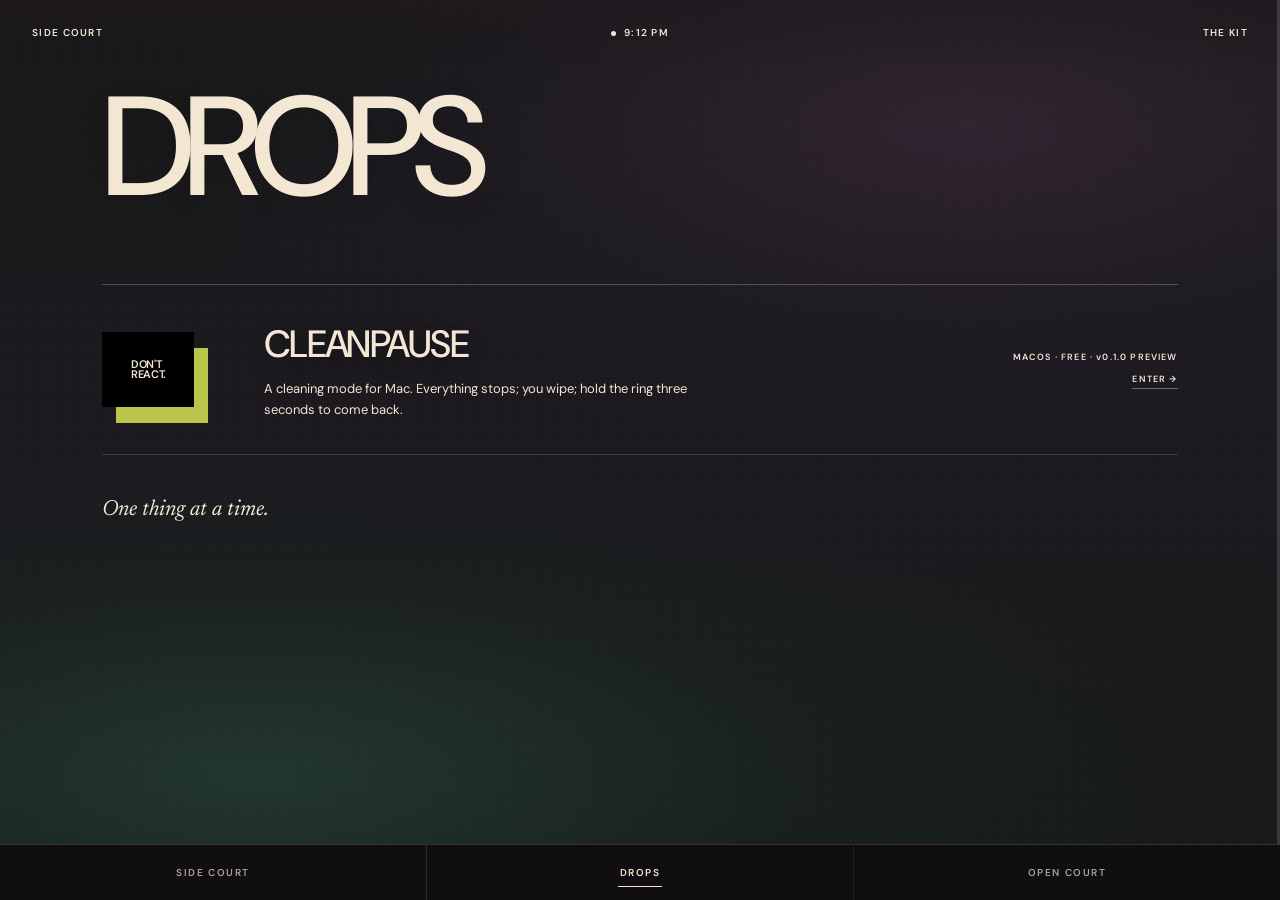
==== drops/index.html @ d8880ee9 "feat: community-first restructure — SIDE COURT home, DROPS shelf, OPEN COURT, designed kit page, SC " ====
<!doctype html>
<html lang="en" data-court="side">
<head>
  <meta charset="utf-8">
  <meta name="viewport" content="width=device-width, initial-scale=1">
  <title>DROPS — SIDE COURT</title>
  <meta name="description" content="Things made on SIDE COURT: small, unnecessary, finished. Current drop: CleanPause, a free cleaning mode for Mac.">
  <link rel="canonical" href="https://m1nga.github.io/cleanpause/drops/">
  <meta name="theme-color" content="#181918">

  <meta property="og:type" content="website">
  <meta property="og:site_name" content="SIDE COURT">
  <meta property="og:title" content="DROPS — SIDE COURT">
  <meta property="og:description" content="Things made on SIDE COURT, one at a time. Current drop: CleanPause, free for Mac.">
  <meta property="og:url" content="https://m1nga.github.io/cleanpause/drops/">
  <meta property="og:image" content="https://m1nga.github.io/cleanpause/assets/og-night.jpg">
  <meta name="twitter:card" content="summary_large_image">

  <link rel="icon" href="../assets/favicon.svg" type="image/svg+xml">
  <link rel="apple-touch-icon" href="../assets/apple-touch-icon.png">

  <link rel="preconnect" href="https://fonts.googleapis.com">
  <link rel="preconnect" href="https://fonts.gstatic.com" crossorigin>
  <link rel="stylesheet" href="https://fonts.googleapis.com/css2?family=DM+Sans:opsz,wght@9..40,400;9..40,500;9..40,600&family=Newsreader:ital,opsz,wght@1,6..72,300&display=swap">
  <link rel="stylesheet" href="../assets/site.css">
  <link rel="prefetch" href="cleanpause/">
</head>
<body>

  <header class="topbar">
    <a href="../">SIDE COURT</a>
    <span class="time"><i></i><span id="time-value">9:12 PM</span></span>
    <a class="credit" href="../kit/">THE KIT</a>
  </header>

  <main>
    <section class="scene d-shelf" data-time="9:12 PM">
      <h1 class="page-head"><span>DROPS</span></h1>
      <div class="shelf">
        <a class="shelf-row" href="cleanpause/">
          <span class="shelf-card" aria-hidden="true"><span>DON'T<br>REACT.</span></span>
          <span class="shelf-info">
            <h2>CLEANPAUSE</h2>
            <p>A cleaning mode for Mac. Everything stops; you wipe;
               hold the ring three seconds to come back.</p>
          </span>
          <span class="shelf-meta">
            <span>MACOS · FREE · v0.1.0 PREVIEW</span>
            <span class="go">ENTER →</span>
          </span>
        </a>
      </div>
      <p class="one-thing">One thing at a time.</p>
    </section>
  </main>

  <nav class="rail" aria-label="Site">
    <a href="../">SIDE COURT</a>
    <a href="./" aria-current="page">DROPS</a>
    <a href="../open-court/">OPEN COURT</a>
  </nav>

  <div class="progress" aria-hidden="true"><i id="progress-bar"></i></div>

  <script src="../assets/site.js" defer></script>
</body>
</html>
---- assets/site.css ----
/* CleanPause + SIDE COURT — shared visual system.
   Source of truth: late-court-scroll.html (4–8 PM continuous color field).
   One text color everywhere; hierarchy is size, weight, spacing, position. */

:root {
  --ivory: #f3e7d4;
  --chartreuse: #dceb55;
  --plum: #4c203e;
  --night: #181918;
  --rail-h: 56px;
  --gutter: 8vw;
}

* { box-sizing: border-box; }

html {
  background: #f7e5c4;
}
html[data-court="side"] { background: #181918; }

body {
  margin: 0;
  color: var(--ivory);
  font-family: "DM Sans", Helvetica, Arial, sans-serif;
  -webkit-font-smoothing: antialiased;
  overflow-x: hidden;
}

h1, h2, h3, p { margin: 0; }

em {
  font-family: "Newsreader", Georgia, serif;
  font-weight: 300;
}

a { color: inherit; }

a:focus-visible,
button:focus-visible {
  outline: 1px solid var(--ivory);
  outline-offset: 4px;
}

::selection { background: rgba(76, 32, 62, .85); color: var(--ivory); }

/* Cross-page continuity: slow crossfade instead of a hard cut. */
@view-transition { navigation: auto; }
::view-transition-old(root),
::view-transition-new(root) {
  animation-duration: .55s;
  animation-timing-function: ease;
}

/* ---------- top bar ---------- */

.topbar {
  position: fixed;
  z-index: 50;
  top: 0;
  left: 0;
  right: 0;
  height: 66px;
  display: grid;
  grid-template-columns: 1fr auto 1fr;
  align-items: center;
  padding: 0 32px;
  font-size: 10px;
  line-height: 1;
  font-weight: 600;
  letter-spacing: .13em;
  background: linear-gradient(180deg, rgba(35,25,31,.46) 0%, rgba(35,25,31,.16) 58%, transparent 100%);
  pointer-events: none;
}
.topbar a { pointer-events: auto; text-decoration: none; padding: 14px 0; }
.topbar .credit { justify-self: end; }
.topbar .time { display: flex; align-items: center; gap: 8px; justify-self: center; }
.topbar .time i {
  width: 5px;
  height: 5px;
  border-radius: 50%;
  background: currentColor;
}

/* ---------- bottom rail: solid, classic, three cells, thin rules ---------- */

.rail {
  position: fixed;
  z-index: 55;
  left: 0;
  right: 0;
  bottom: 0;
  height: var(--rail-h);
  display: flex;
  background: rgba(16,14,17,.96);
  border-top: 1px solid rgba(243,231,212,.16);
  font-size: 10px;
  line-height: 1;
  font-weight: 600;
  letter-spacing: .16em;
  text-shadow: none;
}
.rail a {
  position: relative;
  flex: 1;
  display: flex;
  align-items: center;
  justify-content: center;
  text-decoration: none;
  opacity: .68;
  transition: opacity .3s ease;
}
.rail a + a { border-left: 1px solid rgba(243,231,212,.12); }
.rail a:hover { opacity: 1; }
.rail a[aria-current="page"] { opacity: 1; }
.rail a[aria-current="page"]::after {
  content: "";
  position: absolute;
  left: 50%;
  bottom: 13px;
  translate: -50% 0;
  width: 44px;
  height: 1px;
  background: var(--ivory);
}

/* ---------- scroll progress (right edge, as in the source design) ---------- */

.progress {
  position: fixed;
  z-index: 52;
  right: 0;
  top: 0;
  width: 3px;
  height: 100%;
  background: rgba(255,255,255,.14);
  pointer-events: none;
}
.progress i { display: block; width: 100%; height: 0; background: var(--chartreuse); }

/* ---------- scenes ---------- */

.scene {
  position: relative;
  min-height: 100svh;
  overflow: hidden;
  padding: 94px var(--gutter) 56px;
  isolation: isolate;
  margin-top: -1px;
  text-shadow: 0 1px 1px rgba(18,12,18,.18), 0 8px 30px rgba(18,12,18,.12);
}

/* film grain — one fixed compositor layer for the whole page,
   instead of one blend layer per scene (large GPU win, identical look) */
body::after {
  content: "";
  position: fixed;
  z-index: 40;
  inset: 0;
  pointer-events: none;
  opacity: .13;
  mix-blend-mode: soft-light;
  background-image:
    radial-gradient(circle at 12% 21%, rgba(255,255,255,.7) 0 .6px, transparent .9px),
    radial-gradient(circle at 69% 73%, rgba(32,20,14,.58) 0 .5px, transparent .85px);
  background-size: 5px 5px, 7px 7px;
}

.kicker {
  position: relative;
  z-index: 3;
  width: max-content;
  font-size: 10px;
  line-height: 1;
  font-weight: 600;
  letter-spacing: .16em;
}

/* ---------- scene 1 · 4:08 PM · hero ---------- */

.s-four {
  background:
    radial-gradient(ellipse 66% 48% at 29% 45%, rgba(76,32,62,.92) 0%, rgba(105,49,72,.67) 32%, rgba(184,73,111,.18) 60%, transparent 78%),
    radial-gradient(ellipse 55% 56% at 84% 35%, rgba(232,80,58,.92) 0%, rgba(239,125,78,.58) 38%, transparent 76%),
    radial-gradient(ellipse 88% 32% at 46% 104%, rgba(239,173,88,.98) 0%, rgba(242,196,109,.58) 54%, transparent 92%),
    linear-gradient(180deg, #f7e7c8 0%, #f7e0b7 47%, #f2c46d 79%, #efad58 100%);
}

.s-four > .kicker::before {
  content: "";
  position: absolute;
  z-index: -1;
  inset: -22px -40px;
  border-radius: 50%;
  background: rgba(76,32,62,.42);
  filter: blur(20px);
}

.s-four h1 {
  position: relative;
  z-index: 3;
  max-width: 920px;
  margin: 13vh 0 0;
  font-size: clamp(50px, 8vw, 106px);
  line-height: .88;
  letter-spacing: -.065em;
  font-weight: 500;
}
.s-four h1 em { font-size: 1.04em; letter-spacing: -.045em; }

.hero-sub {
  position: relative;
  z-index: 3;
  margin-top: 30px;
  font-size: clamp(14px, 1.35vw, 17px);
  line-height: 1.6;
}
.hero-sub::before {
  content: "";
  position: absolute;
  z-index: -1;
  inset: -30px -60px;
  border-radius: 50%;
  background: radial-gradient(ellipse, rgba(76,32,62,.44) 0%, rgba(76,32,62,.16) 58%, transparent 100%);
  filter: blur(16px);
}

.sun {
  position: absolute;
  z-index: -1;
  top: 18%;
  right: 6%;
  width: clamp(190px, 30vw, 390px);
  aspect-ratio: 1;
  border-radius: 48% 52% 55% 45% / 51% 47% 53% 49%;
  background: radial-gradient(circle at 43% 39%, #f48b5d 0%, #ef704e 48%, #e8503a 100%);
  box-shadow: -80px 100px 55px rgba(184,74,122,.22), 0 0 70px rgba(239,112,78,.2);
  filter: blur(5px);
  animation: float 12s ease-in-out infinite;
}

.earth {
  position: absolute;
  z-index: -1;
  left: -8%;
  right: -8%;
  bottom: -1px;
  translate: 0 var(--drift, 0px);
}
.earth-one {
  height: 27%;
  background: rgba(199,104,71,.22);
  clip-path: polygon(0 57%, 18% 44%, 39% 61%, 62% 31%, 79% 46%, 100% 25%, 100% 100%, 0 100%);
  filter: blur(18px);
}
.earth-two {
  height: 18%;
  background: rgba(132,79,64,.13);
  clip-path: polygon(0 43%, 25% 64%, 52% 29%, 72% 58%, 100% 37%, 100% 100%, 0 100%);
  filter: blur(26px);
}

.hero-foot {
  position: absolute;
  z-index: 3;
  left: var(--gutter);
  right: var(--gutter);
  bottom: calc(var(--rail-h) + 26px);
  display: flex;
  justify-content: space-between;
  align-items: end;
  font-size: 12px;
  line-height: 1.45;
}
.hero-foot::before {
  content: "";
  position: absolute;
  z-index: -1;
  inset: -24px -38px;
  background:
    radial-gradient(ellipse 42% 85% at 13% 50%, rgba(76,32,62,.56) 0%, rgba(76,32,62,.2) 58%, transparent 100%),
    radial-gradient(ellipse 34% 76% at 90% 50%, rgba(76,32,62,.46) 0%, transparent 100%);
  filter: blur(12px);
}
.hero-foot span { font-size: 9px; font-weight: 600; letter-spacing: .13em; }

/* ---------- the product itself, on a Mac, demoing itself ---------- */

.mac {
  position: absolute;
  z-index: 4;
  right: 5vw;
  bottom: calc(var(--rail-h) + 58px);
  width: clamp(400px, 38vw, 560px);
  container-type: inline-size;
  filter: drop-shadow(0 34px 60px rgba(40,15,35,.42));
}
@media (min-width: 621px) and (max-width: 1280px) {
  .s-four { min-height: 128svh; }
}
.mac-screen {
  position: relative;
  aspect-ratio: 1.58;
  background: #0d070d;
  border: 1px solid rgba(243,231,212,.34);
  border-bottom: none;
  border-radius: 2.6cqw 2.6cqw 0 0;
  padding: 2.4cqw 2.4cqw 2.8cqw;
}
.mac-base {
  position: relative;
  width: 116%;
  margin-left: -8%;
  height: 2.4cqw;
  background: linear-gradient(180deg, #2a1627 0%, #170c17 100%);
  border: 1px solid rgba(243,231,212,.34);
  border-radius: 3px 3px 10px 10px;
}
.mac-base::after {
  content: "";
  position: absolute;
  left: 50%;
  top: 0;
  translate: -50% 0;
  width: 13%;
  height: 38%;
  background: rgba(6,3,6,.8);
  border-radius: 0 0 6px 6px;
}
.mac-view {
  position: absolute;
  inset: 2.4cqw 2.4cqw 2.8cqw;
  border-radius: 1.2cqw;
  overflow: hidden;
  background: #120a12;
}
.mac-view > div { position: absolute; transition: opacity .75s ease; }

.mac-menubar {
  inset: 0 0 auto 0;
  height: 8.5%;
  display: flex;
  align-items: center;
  justify-content: space-between;
  padding: 0 3.2%;
  background: rgba(14,7,14,.5);
  font-size: 1.7cqw;
  line-height: 1;
  font-weight: 600;
  letter-spacing: .1em;
}
.mac .mac-menubar { opacity: 1; }
.mac--c .mac-menubar { opacity: 0; }
.mac-menubar .mb-left { opacity: .45; letter-spacing: .06em; }
.mac-menubar .mb-right { display: flex; align-items: center; gap: 1.4cqw; }
.mac-menubar svg { width: 2cqw; height: 2cqw; }

/* the wallpaper is this site's own color field */
.mv-day {
  inset: 0;
  background:
    radial-gradient(ellipse 70% 55% at 74% 30%, rgba(232,80,58,.85) 0%, rgba(239,125,78,.5) 42%, transparent 78%),
    radial-gradient(ellipse 80% 50% at 20% 80%, rgba(76,32,62,.9) 0%, rgba(126,53,91,.55) 48%, transparent 84%),
    linear-gradient(180deg, #f2c46d 0%, #ed7d4e 34%, #b8496f 68%, #4c203e 100%);
}
.mv-pass {
  left: 50%;
  top: 52%;
  translate: -50% -50%;
  display: flex;
  flex-direction: column;
  gap: 1.6cqw;
  min-width: 46%;
  padding: 3.4cqw 4cqw;
  border: 1px solid rgba(243,231,212,.35);
  background: rgba(26,11,24,.74);
  text-align: center;
}
.mv-pass-label { font-size: 1.5cqw; font-weight: 600; letter-spacing: .22em; opacity: .6; }
.mv-pass-text {
  min-height: 3cqw;
  font-size: 2.7cqw;
  letter-spacing: .06em;
  font-weight: 500;
  overflow: hidden;
  white-space: nowrap;
}
.mv-pass-err { font-size: 1.7cqw; opacity: 0; transition: opacity .5s ease; }
.mac.typed .mv-pass-err { opacity: .95; }

.mv-menu {
  top: 9.5%;
  right: 2.6%;
  display: flex;
  flex-direction: column;
  min-width: 34%;
  border: 1px solid rgba(243,231,212,.24);
  background: rgba(14,7,14,.82);
  font-size: 1.9cqw;
  line-height: 1;
}
.mv-menu span { padding: 2.2cqw 2.6cqw; opacity: .55; }
.mv-menu .active { opacity: 1; background: rgba(76,32,62,.95); }

.mv-black { inset: 0; background: #000; }
.mv-black-copy {
  position: absolute;
  left: 50%;
  top: 44%;
  translate: -50% -50%;
  display: flex;
  flex-direction: column;
  gap: 1.6cqw;
  text-align: center;
}
.mv-black-copy strong { font-size: 4.6cqw; font-weight: 600; letter-spacing: -.03em; }
.mv-black-copy em { font-size: 2.2cqw; opacity: .62; }
.mv-ring {
  position: absolute;
  left: 50%;
  bottom: 9%;
  translate: -50% 0;
  width: 7cqw;
  height: 7cqw;
}
.mv-ring-arc {
  stroke-dasharray: 81.7;
  stroke-dashoffset: 81.7;
  transform: rotate(-90deg);
  transform-origin: center;
}
.mac--c .mv-ring-arc { animation: mv-hold 3.4s linear forwards; }
@keyframes mv-hold {
  0% { stroke-dashoffset: 81.7; }
  12% { stroke-dashoffset: 81.7; }
  100% { stroke-dashoffset: 0; }
}
.mv-toast { inset: 0; }
.mv-toast span {
  position: absolute;
  left: 50%;
  bottom: 12%;
  translate: -50% 0;
  padding: 2cqw 3.6cqw;
  border-radius: 1.4cqw;
  background: rgba(0,0,0,.86);
  font-family: "Newsreader", Georgia, serif;
  font-style: italic;
  font-size: 2.3cqw;
  white-space: nowrap;
}

/* state machine: which layers are lit in each beat */
.mv-day, .mv-pass, .mv-menu, .mv-black, .mv-toast { opacity: 0; }
.mac--a .mv-day, .mac--a .mv-pass { opacity: 1; }
.mac--b .mv-day, .mac--b .mv-menu { opacity: 1; }
.mac--b .mv-pass { opacity: .35; }
.mac--c .mv-black { opacity: 1; }
.mac--d .mv-day { opacity: 1; }
.mac--d .mv-toast { opacity: 1; }
.steps {
  display: flex;
  align-items: center;
  flex-wrap: wrap;
  gap: 14px;
}
.steps i {
  width: 34px;
  height: 1px;
  background: rgba(243,231,210,.44);
}

/* ---------- scene 2 · 4:52 PM · the familiar part ---------- */

.s-five {
  min-height: 96svh;
  background:
    radial-gradient(ellipse 82% 46% at 16% 15%, rgba(239,173,88,.96) 0%, rgba(237,125,78,.68) 40%, transparent 78%),
    radial-gradient(ellipse 68% 58% at 66% 43%, rgba(228,87,69,.9) 0%, rgba(184,73,111,.62) 48%, transparent 84%),
    radial-gradient(ellipse 74% 50% at 91% 84%, rgba(76,32,62,.96) 0%, rgba(126,53,91,.7) 46%, transparent 82%),
    radial-gradient(ellipse 60% 42% at 23% 77%, rgba(102,58,67,.48) 0%, transparent 78%),
    linear-gradient(180deg, #efad58 0%, #ed7d4e 26%, #e45745 49%, #b8496f 75%, #4c203e 100%);
}

.password {
  position: absolute;
  z-index: 3;
  left: var(--gutter);
  top: 42%;
  display: flex;
  flex-direction: column;
  gap: 14px;
}
.password::before {
  content: "";
  position: absolute;
  z-index: -1;
  inset: -60px -90px;
  border-radius: 50%;
  background: radial-gradient(ellipse, rgba(76,32,62,.66) 0%, rgba(76,32,62,.27) 56%, transparent 100%);
  filter: blur(18px);
}
.password span {
  min-height: .9em;
  font-size: clamp(38px, 7vw, 94px);
  line-height: .9;
  letter-spacing: -.06em;
  font-weight: 500;
}
.password small {
  font-size: 13px;
  opacity: 0;
  transition: opacity .7s ease;
}
.password.typed small { opacity: 1; }
.mishaps {
  display: flex;
  flex-direction: column;
  gap: 9px;
  margin-top: 16px;
}
.mishaps span {
  font-size: 9px;
  font-weight: 600;
  letter-spacing: .16em;
  opacity: 0;
  translate: 0 7px;
  transition: opacity .8s ease, translate .8s ease;
}
.password.typed .mishaps span { opacity: .8; translate: 0 0; }
.password.typed .mishaps span:nth-child(1) { transition-delay: .5s; }
.password.typed .mishaps span:nth-child(2) { transition-delay: 1.2s; }
.password.typed .mishaps span:nth-child(3) { transition-delay: 1.9s; }

.side-copy {
  position: absolute;
  z-index: 3;
  right: var(--gutter);
  bottom: 11%;
  font-family: "Newsreader", Georgia, serif;
  font-style: italic;
  font-size: clamp(24px, 3.4vw, 46px);
  line-height: .97;
}

.clay {
  position: absolute;
  border-radius: 47% 53% 61% 39% / 42% 38% 62% 58%;
  translate: 0 var(--drift, 0px);
  filter: blur(18px);
}
.clay-one { width: 260px; height: 190px; right: 11%; top: 8%; background: rgba(255,183,91,.36); transform: rotate(-13deg); }
.clay-two { width: 105px; height: 160px; right: 8%; top: 26%; background: rgba(112,50,87,.28); transform: rotate(29deg); filter: blur(13px); }
.clay-shadow {
  position: absolute;
  left: 12%;
  bottom: -26%;
  width: 125%;
  height: 58%;
  background: rgba(79,31,52,.2);
  transform: rotate(-6deg);
  clip-path: ellipse(50% 32% at 50% 50%);
  filter: blur(30px);
  translate: 0 var(--drift, 0px);
}

/* ---------- scene 3 · 5:37 PM · the pause (extended quiet) ---------- */

.s-black {
  min-height: 195svh;
  padding: 0;
  background:
    radial-gradient(ellipse 88% 14% at 52% 0%, rgba(76,32,62,.92) 0%, rgba(27,11,25,.72) 48%, transparent 94%),
    radial-gradient(ellipse 74% 12% at 50% 100%, rgba(57,41,95,.42) 0%, rgba(16,16,30,.62) 54%, transparent 100%),
    linear-gradient(180deg, #4c203e 0%, #1b0b19 8%, #000 17%, #000 88%, #10101e 100%);
}
.black-hold {
  position: sticky;
  top: 0;
  height: 100svh;
  display: grid;
  place-items: center;
}
.black-hold > .menu-moment,
.black-hold > .clean-state {
  grid-area: 1 / 1;
}

/* beat one: the product, exactly where it lives */
.menu-moment {
  display: flex;
  flex-direction: column;
  align-items: center;
  transform: translateY(-4vh);
  opacity: var(--moment, 0);
  pointer-events: none;
}
.menu-moment .kicker { margin-bottom: 26px; }
.menubar {
  display: inline-flex;
  align-items: center;
  gap: 10px;
  padding: 8px 15px;
  border: 1px solid rgba(243,231,212,.26);
  background: rgba(22,11,21,.6);
  font-size: 10px;
  line-height: 1;
  font-weight: 600;
  letter-spacing: .12em;
}
.menubar .mb-time { opacity: .55; margin-left: 6px; }
.menu-drop {
  display: flex;
  flex-direction: column;
  margin-top: 7px;
  min-width: 208px;
  border: 1px solid rgba(243,231,212,.2);
  background: rgba(14,7,14,.72);
  font-size: 11.5px;
  line-height: 1;
}
.menu-drop span { padding: 10px 15px; opacity: .55; }
.menu-drop .active {
  opacity: 1;
  background: rgba(76,32,62,.9);
  animation: press 2.8s ease-in-out infinite;
}
@keyframes press {
  0%, 100% { background: rgba(76,32,62,.9); }
  12% { background: rgba(112,50,87,.95); }
  24% { background: rgba(76,32,62,.9); }
}
.menu-cap {
  margin-top: 26px;
  font-family: "Newsreader", Georgia, serif;
  font-style: italic;
  font-size: clamp(15px, 1.7vw, 21px);
}

/* beat two: the product's screen */
.clean-state {
  text-align: center;
  transform: translateY(-4vh);
  opacity: var(--quiet, 1);
}
.clean-state h2 {
  margin-bottom: 10px;
  font-size: clamp(32px, 4.8vw, 62px);
  line-height: 1;
  letter-spacing: -.045em;
  font-weight: 600;
}
.clean-state p {
  font-family: "Newsreader", Georgia, serif;
  font-size: clamp(17px, 2vw, 26px);
  font-style: italic;
}
.mode-tag {
  position: absolute;
  top: 88px;
  left: var(--gutter);
  font-size: 9px;
  font-weight: 600;
  letter-spacing: .18em;
  opacity: calc(max(var(--moment, 0), var(--quiet, 1)) * .55);
}
.unlock {
  position: absolute;
  right: var(--gutter);
  bottom: 11%;
  width: 58px;
  height: 58px;
  padding: 0;
  background: none;
  border: 0;
  cursor: pointer;
  opacity: .75;
  transition: opacity .4s ease;
  touch-action: none;
  -webkit-user-select: none;
  user-select: none;
  -webkit-tap-highlight-color: transparent;
}
.unlock:hover, .unlock.holding { opacity: 1; }
.unlock svg { display: block; width: 100%; height: 100%; overflow: visible; }
.u-base {
  fill: none;
  stroke: rgba(242,234,220,.3);
  stroke-width: 1.2;
}
.u-arc {
  fill: none;
  stroke: var(--chartreuse);
  stroke-width: 2;
  stroke-linecap: round;
  stroke-dasharray: 166.5;
  stroke-dashoffset: 146.5;
  transform: rotate(-90deg);
  transform-origin: center;
  transition: stroke-dashoffset .35s ease;
}
.unlock.holding .u-arc {
  stroke-dashoffset: 0;
  transition: stroke-dashoffset 3s linear;
}
.unlock.done .u-arc {
  stroke-dashoffset: 0;
  transition: stroke-dashoffset .2s ease;
}
.black-note {
  position: absolute;
  right: calc(var(--gutter) + 74px);
  bottom: calc(11% + 24px);
  font-size: 8px;
  letter-spacing: .14em;
  opacity: .7;
}

/* ---------- scene 4 · 6:26 PM · back ---------- */

.s-six {
  min-height: 100svh;
  background:
    radial-gradient(ellipse 85% 42% at 92% 22%, rgba(164,80,110,.72) 0%, rgba(115,81,160,.52) 48%, transparent 86%),
    radial-gradient(ellipse 70% 44% at 24% 54%, rgba(115,81,160,.74) 0%, rgba(111,91,120,.52) 55%, transparent 88%),
    radial-gradient(ellipse 82% 38% at 70% 92%, rgba(78,105,94,.92) 0%, rgba(64,95,85,.58) 50%, transparent 90%),
    linear-gradient(180deg, #10101e 0%, #39295f 20%, #7351a0 41%, #a4506e 61%, #6f5b78 79%, #4e695e 100%);
}
.return-line {
  position: absolute;
  top: 18%;
  left: var(--gutter);
  font-family: "Newsreader", Georgia, serif;
  font-style: italic;
  font-size: clamp(22px, 3vw, 40px);
}
.product-lockup {
  position: absolute;
  z-index: 3;
  left: var(--gutter);
  right: var(--gutter);
  bottom: calc(var(--rail-h) + 4%);
}
.product-lockup h2 {
  margin: 22px 0 26px;
  font-size: clamp(47px, 7.5vw, 98px);
  line-height: .87;
  letter-spacing: -.06em;
  font-weight: 500;
}
.product-lockup h2 em { font-size: 1.04em; }
.how {
  margin-bottom: 34px;
  font-size: clamp(13px, 1.2vw, 15px);
  line-height: 1.6;
  max-width: 520px;
}
.facts {
  display: grid;
  grid-template-columns: repeat(4, 1fr);
  border-top: 1px solid rgba(246,239,223,.38);
  padding-top: 12px;
  font-size: 11px;
}
.purple-sun {
  position: absolute;
  right: -12%;
  top: -12%;
  width: 52vw;
  height: 42vw;
  min-width: 360px;
  min-height: 300px;
  border-radius: 43% 57% 44% 56% / 51% 42% 58% 49%;
  background: rgba(238,120,91,.64);
  box-shadow: -150px 170px 0 rgba(216,167,83,.1);
  animation: float 15s ease-in-out infinite reverse;
  translate: 0 var(--drift, 0px);
  filter: blur(2px);
}
.earth-slope {
  position: absolute;
  right: -12%;
  bottom: -8%;
  width: 72%;
  height: 54%;
  background: rgba(38,70,57,.34);
  clip-path: polygon(7% 29%, 38% 15%, 65% 37%, 100% 19%, 100% 100%, 0 100%);
  filter: blur(24px);
  translate: 0 var(--drift, 0px);
}
.air-lines {
  position: absolute;
  left: 0;
  right: 0;
  top: 31%;
  height: 60px;
  opacity: .14;
  transform: rotate(-4deg);
}
.air-lines i {
  display: block;
  width: 120%;
  height: 1px;
  margin: 13px 0;
  background: #f6efdf;
  animation: wind 12s ease-in-out infinite;
}
.air-lines i:nth-child(2) { animation-delay: -3s; }
.air-lines i:nth-child(3) { animation-delay: -6s; }
.air-lines i:nth-child(4) { animation-delay: -9s; }

/* ---------- scene 5 · 7:18 PM · download ---------- */

.s-seven {
  min-height: 102svh;
  background:
    radial-gradient(ellipse 78% 43% at 17% 18%, rgba(78,105,94,.86) 0%, rgba(64,95,85,.52) 48%, transparent 84%),
    radial-gradient(ellipse 68% 48% at 72% 28%, rgba(115,80,109,.72) 0%, rgba(90,66,108,.46) 50%, transparent 86%),
    radial-gradient(ellipse 63% 39% at 77% 67%, rgba(41,72,62,.9) 0%, rgba(25,40,34,.64) 60%, transparent 94%),
    linear-gradient(180deg, #4e695e 0%, #405f55 18%, #73506d 39%, #5a426c 56%, #29483e 79%, #192822 100%);
}
.dusk-wash {
  position: absolute;
  inset: -14% -12% auto -12%;
  height: 62%;
  background:
    radial-gradient(ellipse 65% 75% at 22% 15%, rgba(75,84,139,.84) 0%, rgba(112,78,143,.6) 48%, transparent 88%),
    radial-gradient(ellipse 58% 66% at 76% 45%, rgba(215,105,99,.62) 0%, rgba(112,78,143,.44) 51%, transparent 90%);
  border-radius: 42% 58% 48% 52% / 55% 45% 55% 45%;
  filter: blur(26px);
  translate: 0 var(--drift, 0px);
}
.sun-remnant {
  position: absolute;
  z-index: 3;
  top: 25%;
  right: 10%;
  width: 140px;
  height: 74px;
  border-radius: 55% 45% 51% 49% / 61% 43% 57% 39%;
  background: rgba(231,169,89,.78);
  box-shadow: 40px 62px 70px rgba(27,31,46,.3);
  animation: float 11s ease-in-out infinite;
  translate: 0 var(--drift, 0px);
  filter: blur(.8px);
}
.download-copy {
  position: absolute;
  z-index: 4;
  left: var(--gutter);
  bottom: calc(var(--rail-h) + 9%);
  max-width: min(560px, 84vw);
}
.download-copy::before {
  content: "";
  position: absolute;
  z-index: -1;
  inset: -40px -60px;
  border-radius: 50%;
  background: radial-gradient(ellipse, rgba(25,40,34,.5) 0%, rgba(25,40,34,.2) 58%, transparent 100%);
  filter: blur(20px);
}
.dl-icon {
  display: block;
  margin-bottom: 20px;
  border-radius: 15px;
  box-shadow: 0 14px 34px rgba(10,5,10,.45);
}
.download-copy h2 {
  margin: 18px 0 30px;
  font-size: clamp(42px, 6.5vw, 86px);
  line-height: .9;
  letter-spacing: -.055em;
  font-weight: 500;
}
.download-button {
  min-width: 230px;
  width: max-content;
  border: 1px solid rgba(243,231,212,.34);
  padding: 16px 18px;
  display: flex;
  justify-content: space-between;
  gap: 40px;
  background: rgba(76,32,62,.8);
  font-size: 10px;
  line-height: 1;
  font-weight: 600;
  letter-spacing: .12em;
  text-decoration: none;
  box-shadow: 0 12px 42px rgba(18,12,18,.14);
  transition: background .35s ease, border-color .35s ease;
}
.download-button:hover {
  background: rgba(76,32,62,.95);
  border-color: rgba(243,231,212,.55);
}
.download-meta {
  display: block;
  margin-top: 10px;
  font-size: 9px;
  letter-spacing: .06em;
  line-height: 1.7;
}
.preview-note {
  margin-top: 22px;
  padding-top: 12px;
  border-top: 1px solid rgba(243,231,210,.24);
  max-width: 440px;
}
.preview-note .kicker { margin-bottom: 8px; }
.preview-note p {
  font-size: 11px;
  line-height: 1.6;
}
.sha {
  display: block;
  margin-top: 12px;
  font-size: 8.5px;
  letter-spacing: .04em;
  line-height: 1.6;
  word-break: break-all;
  opacity: .82;
}
.unnecessary {
  position: absolute;
  z-index: 4;
  right: var(--gutter);
  bottom: calc(var(--rail-h) + 4%);
  font-family: "Newsreader", Georgia, serif;
  font-style: italic;
  font-size: clamp(17px, 2vw, 25px);
  line-height: 1.08;
  text-align: right;
}
.unnecessary a {
  text-decoration: none;
  border-bottom: 1px solid rgba(243,231,210,.4);
  transition: border-color .3s ease;
}
.unnecessary a:hover { border-color: var(--ivory); }

/* ---------- scene 6 · 8:00 PM · the other court ---------- */

.s-eight {
  min-height: 102svh;
  background:
    radial-gradient(ellipse 72% 44% at 18% 14%, rgba(48,67,59,.6) 0%, rgba(25,40,34,.4) 56%, transparent 91%),
    radial-gradient(ellipse 74% 56% at 82% 51%, rgba(80,51,77,.48) 0%, rgba(35,29,42,.42) 56%, transparent 93%),
    linear-gradient(180deg, #192822 0%, #18211f 27%, #231d2a 65%, #181918 100%);
}
.night-landscape {
  position: absolute;
  inset: 0;
  overflow: hidden;
  background: radial-gradient(ellipse at 76% 12%, rgba(111,73,136,.32) 0%, transparent 45%);
}
.night-layer {
  position: absolute;
  display: block;
  left: -12%;
  right: -12%;
  bottom: -2%;
  translate: 0 var(--drift, 0px);
}
.night-one { height: 62%; background: rgba(48,67,59,.72); clip-path: polygon(0 45%, 17% 27%, 36% 49%, 58% 18%, 79% 38%, 100% 21%, 100% 100%, 0 100%); filter: blur(18px); }
.night-two { height: 45%; background: rgba(80,51,77,.56); clip-path: polygon(0 32%, 25% 55%, 48% 29%, 72% 51%, 100% 35%, 100% 100%, 0 100%); filter: blur(25px); }
.night-three { height: 28%; background: rgba(28,27,26,.9); clip-path: polygon(0 41%, 21% 29%, 43% 56%, 66% 22%, 82% 39%, 100% 26%, 100% 100%, 0 100%); filter: blur(10px); }

.sidecourt-head {
  position: relative;
  z-index: 4;
  display: flex;
  justify-content: space-between;
  font-size: clamp(66px, 13vw, 170px);
  line-height: .76;
  letter-spacing: -.08em;
  font-weight: 500;
}
a.sidecourt-head { text-decoration: none; }

.drop-card {
  position: absolute;
  z-index: 4;
  left: var(--gutter);
  bottom: 20%;
  display: flex;
  align-items: flex-end;
  gap: 38px;
  text-decoration: none;
}
.drop-black {
  width: 160px;
  aspect-ratio: 1.23;
  background: #000;
  display: flex;
  align-items: center;
  justify-content: center;
  font-size: 19px;
  line-height: .88;
  letter-spacing: -.04em;
  font-weight: 600;
  box-shadow: 28px 31px 0 rgba(220,235,85,.82);
  transition: box-shadow .4s ease;
}
.drop-card:hover .drop-black { box-shadow: 22px 25px 0 rgba(220,235,85,.95); }
.drop-card p { margin: 0 0 -4px; font-size: 18px; line-height: 1.05; }
.drop-card small {
  display: block;
  margin-bottom: 7px;
  font-size: 8px;
  letter-spacing: .15em;
}
.drop-card em { font-size: 17px; }

.court-foot {
  position: absolute;
  z-index: 4;
  left: var(--gutter);
  right: var(--gutter);
  bottom: calc(var(--rail-h) + 22px);
  display: flex;
  justify-content: space-between;
  align-items: end;
  border-top: 1px solid rgba(243,231,210,.28);
  padding-top: 14px;
  font-size: 10px;
  letter-spacing: .08em;
}
.court-foot p {
  font-family: "Newsreader", Georgia, serif;
  font-style: italic;
  font-size: 18px;
  letter-spacing: 0;
}
.court-foot a {
  text-decoration: none;
  font-weight: 600;
  letter-spacing: .13em;
  font-size: 9px;
  border-bottom: 1px solid rgba(243,231,210,.4);
  padding-bottom: 3px;
  transition: border-color .3s ease;
}
.court-foot a:hover { border-color: var(--ivory); }

/* the egg: scan into the other court */
.qr {
  position: absolute;
  z-index: 4;
  right: var(--gutter);
  bottom: calc(var(--rail-h) + 78px);
  display: flex;
  flex-direction: column;
  align-items: center;
  gap: 7px;
  text-decoration: none;
  opacity: .5;
  transition: opacity .45s ease;
}
.qr:hover { opacity: .95; }
.qr span {
  font-size: 7px;
  font-weight: 600;
  letter-spacing: .22em;
}

/* ---------- SIDE COURT page ---------- */

.sc-open {
  min-height: 100svh;
  background:
    radial-gradient(ellipse 72% 44% at 18% 14%, rgba(48,67,59,.6) 0%, rgba(25,40,34,.4) 56%, transparent 91%),
    radial-gradient(ellipse 74% 56% at 82% 51%, rgba(80,51,77,.48) 0%, rgba(35,29,42,.42) 56%, transparent 93%),
    linear-gradient(180deg, #192822 0%, #1c2420 30%, #231d2a 68%, #1a161d 100%);
}
.sc-open .sidecourt-head { margin-top: 6vh; }
.keep {
  position: absolute;
  z-index: 4;
  left: var(--gutter);
  bottom: calc(var(--rail-h) + 12%);
  max-width: 620px;
}
.keep h2 {
  font-family: "Newsreader", Georgia, serif;
  font-weight: 300;
  font-style: italic;
  font-size: clamp(34px, 5vw, 64px);
  line-height: 1;
  letter-spacing: -.02em;
  margin-bottom: 26px;
}
.keep p {
  font-size: clamp(13px, 1.3vw, 16px);
  line-height: 1.7;
}

.sc-drop {
  min-height: 96svh;
  background:
    radial-gradient(ellipse 66% 48% at 76% 22%, rgba(80,51,77,.5) 0%, rgba(35,29,42,.36) 56%, transparent 92%),
    radial-gradient(ellipse 70% 40% at 20% 80%, rgba(41,52,46,.7) 0%, rgba(24,30,27,.4) 58%, transparent 92%),
    linear-gradient(180deg, #1a161d 0%, #1d1a20 42%, #171b18 100%);
  display: grid;
  place-items: center;
}
.sc-drop-inner {
  position: relative;
  z-index: 4;
  display: flex;
  flex-direction: column;
  align-items: flex-start;
  gap: 44px;
}
.sc-drop-inner .drop-card { position: static; }
.other-court {
  font-family: "Newsreader", Georgia, serif;
  font-style: italic;
  font-size: clamp(18px, 2.2vw, 28px);
}

.sc-court {
  min-height: 100svh;
  background:
    radial-gradient(ellipse 70% 36% at 30% 20%, rgba(57,41,95,.34) 0%, transparent 80%),
    radial-gradient(ellipse 80% 40% at 70% 90%, rgba(30,39,34,.8) 0%, rgba(22,24,22,.4) 60%, transparent 95%),
    linear-gradient(180deg, #171b18 0%, #161519 55%, #181918 100%);
}
.sc-court-inner {
  position: absolute;
  z-index: 4;
  left: var(--gutter);
  right: var(--gutter);
  bottom: calc(var(--rail-h) + 14%);
  max-width: 640px;
}
.sc-court-inner .kicker { margin-bottom: 24px; }
.sc-court-inner h2 {
  font-family: "Newsreader", Georgia, serif;
  font-weight: 300;
  font-style: italic;
  font-size: clamp(28px, 4vw, 52px);
  line-height: 1.08;
  letter-spacing: -.015em;
  margin-bottom: 26px;
}
.sc-court-inner > p {
  font-size: clamp(13px, 1.3vw, 15px);
  line-height: 1.7;
  max-width: 430px;
  margin-bottom: 34px;
}
.court-write {
  display: inline-flex;
  gap: 30px;
  border: 1px solid rgba(243,231,212,.34);
  padding: 15px 18px;
  font-size: 10px;
  font-weight: 600;
  letter-spacing: .13em;
  text-decoration: none;
  background: rgba(24,18,23,.5);
  transition: background .35s ease, border-color .35s ease;
}
.court-write:hover {
  background: rgba(24,18,23,.8);
  border-color: rgba(243,231,212,.55);
}
.court-small {
  display: block;
  margin-top: 14px;
  font-size: 10px;
  letter-spacing: .04em;
  opacity: .85;
}
.sc-foot {
  position: absolute;
  z-index: 4;
  left: var(--gutter);
  right: var(--gutter);
  bottom: calc(var(--rail-h) + 20px);
  display: flex;
  justify-content: space-between;
  border-top: 1px solid rgba(243,231,210,.28);
  padding-top: 14px;
  font-size: 9px;
  letter-spacing: .13em;
  font-weight: 600;
}
.sc-foot a { text-decoration: none; opacity: .85; transition: opacity .3s ease; }
.sc-foot a:hover { opacity: 1; }

/* ---------- SIDE COURT home: the night with the lights on ---------- */

.h-gate {
  min-height: 100svh;
  background:
    radial-gradient(ellipse 70% 42% at 22% 8%, rgba(115,81,160,.4) 0%, rgba(57,41,95,.28) 52%, transparent 88%),
    radial-gradient(ellipse 62% 38% at 82% 30%, rgba(164,80,110,.3) 0%, rgba(35,29,42,.3) 58%, transparent 92%),
    radial-gradient(ellipse 90% 30% at 50% 100%, rgba(41,72,62,.55) 0%, rgba(25,40,34,.35) 55%, transparent 95%),
    linear-gradient(180deg, #39295f 0%, #2d2347 26%, #231d2a 58%, #181918 100%);
}
.court-glow {
  position: absolute;
  z-index: 1;
  right: 16%;
  bottom: 21%;
  width: 130px;
  height: 12px;
  background: rgba(220,235,85,.5);
  border-radius: 3px;
  filter: blur(3px);
}
.court-glow::before {
  content: "";
  position: absolute;
  inset: -70px -90px -40px;
  background: radial-gradient(ellipse at 50% 70%, rgba(220,235,85,.16) 0%, transparent 68%);
}
.h-gate .keep { bottom: calc(var(--rail-h) + 14%); }
.gate-foot {
  position: absolute;
  z-index: 4;
  right: var(--gutter);
  bottom: calc(var(--rail-h) + 28px);
  font-size: 9px;
  font-weight: 600;
  letter-spacing: .14em;
}

.h-drop {
  min-height: 100svh;
  display: flex;
  flex-direction: column;
  justify-content: center;
  background:
    radial-gradient(ellipse 74% 44% at 18% 22%, rgba(41,72,62,.72) 0%, rgba(25,40,34,.4) 56%, transparent 92%),
    radial-gradient(ellipse 62% 46% at 84% 62%, rgba(80,51,77,.4) 0%, rgba(35,29,42,.32) 58%, transparent 92%),
    radial-gradient(ellipse 40% 26% at 70% 30%, rgba(239,173,88,.12) 0%, transparent 75%),
    linear-gradient(180deg, #181918 0%, #1b211e 34%, #1d1a21 68%, #171b18 100%);
}
.h-drop .kicker { margin-bottom: 5vh; }
.h-drop-inner {
  position: relative;
  z-index: 4;
  display: flex;
  align-items: flex-end;
  justify-content: space-between;
  gap: 6vw;
}
.h-drop-left {
  display: flex;
  flex-direction: column;
  align-items: flex-start;
  gap: 34px;
  max-width: 420px;
}
.h-drop-left .drop-card { position: static; }
.h-drop-left p.blurb {
  font-size: clamp(13px, 1.3vw, 15px);
  line-height: 1.7;
}
.enter-drop {
  display: inline-flex;
  gap: 30px;
  border: 1px solid rgba(243,231,212,.34);
  padding: 15px 18px;
  font-size: 10px;
  font-weight: 600;
  letter-spacing: .13em;
  text-decoration: none;
  background: rgba(76,32,62,.55);
  transition: background .35s ease, border-color .35s ease;
}
.enter-drop:hover { background: rgba(76,32,62,.85); border-color: rgba(243,231,212,.55); }
.h-drop .mac {
  position: relative;
  right: auto;
  bottom: auto;
  width: clamp(360px, 34vw, 520px);
  flex-shrink: 0;
}
.all-drops {
  position: relative;
  z-index: 4;
  width: max-content;
  margin-top: 7vh;
  font-size: 9px;
  font-weight: 600;
  letter-spacing: .14em;
  text-decoration: none;
  border-bottom: 1px solid rgba(243,231,212,.4);
  padding-bottom: 3px;
  transition: border-color .3s ease;
}
.all-drops:hover { border-color: var(--ivory); }

.h-court {
  min-height: 100svh;
  display: grid;
  place-items: center;
  background:
    radial-gradient(ellipse 70% 36% at 30% 16%, rgba(57,41,95,.36) 0%, transparent 80%),
    radial-gradient(ellipse 60% 40% at 78% 74%, rgba(41,52,46,.6) 0%, rgba(24,30,27,.4) 58%, transparent 93%),
    linear-gradient(180deg, #171b18 0%, #161519 52%, #181918 100%);
}
.h-court .sc-court-inner {
  position: relative;
  left: auto;
  right: auto;
  bottom: auto;
  width: min(640px, 84vw);
  transform: translateY(-3vh);
}

/* ---------- DROPS shelf ---------- */

.d-shelf {
  min-height: 100svh;
  background:
    radial-gradient(ellipse 70% 40% at 76% 14%, rgba(80,51,77,.42) 0%, rgba(35,29,42,.3) 58%, transparent 92%),
    radial-gradient(ellipse 76% 38% at 20% 86%, rgba(41,72,62,.6) 0%, rgba(25,40,34,.36) 58%, transparent 94%),
    linear-gradient(180deg, #181918 0%, #1c1a20 48%, #171b18 100%);
}
.page-head {
  position: relative;
  z-index: 4;
  display: flex;
  justify-content: space-between;
  font-size: clamp(60px, 11vw, 150px);
  line-height: .78;
  letter-spacing: -.08em;
  font-weight: 500;
  margin: 0;
}
.shelf {
  position: relative;
  z-index: 4;
  margin-top: 9vh;
  border-top: 1px solid rgba(243,231,212,.26);
}
.shelf-row {
  display: flex;
  align-items: center;
  gap: 4vw;
  padding: 34px 0;
  border-bottom: 1px solid rgba(243,231,212,.16);
  text-decoration: none;
}
.shelf-card {
  flex-shrink: 0;
  width: 92px;
  aspect-ratio: 1.23;
  background: #000;
  display: flex;
  align-items: center;
  justify-content: center;
  font-size: 11px;
  line-height: .9;
  letter-spacing: -.03em;
  font-weight: 600;
  box-shadow: 14px 16px 0 rgba(220,235,85,.82);
  transition: box-shadow .4s ease;
  margin-right: 18px;
}
.shelf-row:hover .shelf-card { box-shadow: 10px 12px 0 rgba(220,235,85,.95); }
.shelf-info { flex: 1; min-width: 0; }
.shelf-info h2 {
  font-size: clamp(24px, 3vw, 38px);
  letter-spacing: -.04em;
  font-weight: 500;
  margin-bottom: 10px;
}
.shelf-info p { font-size: 13px; line-height: 1.6; max-width: 460px; }
.shelf-meta {
  display: flex;
  flex-direction: column;
  align-items: flex-end;
  gap: 10px;
  font-size: 9px;
  font-weight: 600;
  letter-spacing: .13em;
  white-space: nowrap;
}
.shelf-meta .go { border-bottom: 1px solid rgba(243,231,212,.4); padding-bottom: 3px; }
.one-thing {
  position: relative;
  z-index: 4;
  margin-top: 44px;
  font-family: "Newsreader", Georgia, serif;
  font-style: italic;
  font-size: clamp(16px, 1.8vw, 22px);
}

/* ---------- OPEN COURT ---------- */

.o-court {
  min-height: 100svh;
  background:
    radial-gradient(ellipse 66% 40% at 24% 12%, rgba(57,41,95,.4) 0%, rgba(35,29,42,.3) 56%, transparent 90%),
    radial-gradient(ellipse 72% 40% at 74% 88%, rgba(30,39,34,.75) 0%, rgba(22,24,22,.4) 60%, transparent 95%),
    linear-gradient(180deg, #181918 0%, #151418 52%, #181918 100%);
}
.o-court .page-head { font-size: clamp(52px, 9.5vw, 132px); }
.o-court .sc-court-inner { position: absolute; }

/* ---------- THE KIT ---------- */

.k-head {
  min-height: 64svh;
  background:
    radial-gradient(ellipse 60% 50% at 78% 30%, rgba(232,80,58,.5) 0%, rgba(184,73,111,.32) 48%, transparent 82%),
    radial-gradient(ellipse 70% 44% at 16% 76%, rgba(57,41,95,.55) 0%, rgba(41,72,62,.4) 55%, transparent 90%),
    linear-gradient(180deg, #f2c46d 0%, #e45745 22%, #b8496f 40%, #7351a0 58%, #4e695e 76%, #192822 90%, #181918 100%);
}
.k-head .page-head { margin-top: 4vh; }
.k-intro {
  position: absolute;
  z-index: 4;
  left: var(--gutter);
  bottom: 10%;
  max-width: 520px;
  font-size: clamp(13px, 1.3vw, 15px);
  line-height: 1.7;
}
.k-intro::before {
  content: "";
  position: absolute;
  z-index: -1;
  inset: -28px -44px;
  border-radius: 50%;
  background: radial-gradient(ellipse, rgba(24,18,23,.5) 0%, transparent 70%);
  filter: blur(14px);
}

.k-section {
  min-height: auto;
  padding: 84px var(--gutter) 64px;
  background: #181918;
}
.k-section + .k-section { border-top: 1px solid rgba(243,231,212,.14); margin-top: 0; }
.k-section .kicker { margin-bottom: 44px; }

.swatches {
  display: grid;
  grid-template-columns: repeat(auto-fill, minmax(148px, 1fr));
  gap: 14px;
}
.swatch {
  height: 128px;
  padding: 12px 14px;
  display: flex;
  flex-direction: column;
  justify-content: flex-end;
  gap: 5px;
  cursor: copy;
  border: 1px solid rgba(243,231,212,.14);
  font-size: 9px;
  font-weight: 600;
  letter-spacing: .1em;
  transition: border-color .3s ease;
}
.swatch:hover { border-color: rgba(243,231,212,.5); }
.swatch small { font-size: 8.5px; font-weight: 400; letter-spacing: .06em; opacity: .8; }
.swatch.on-light { color: #4c203e; text-shadow: none; }

.specimen { border-top: 1px solid rgba(243,231,212,.14); padding: 30px 0; display: flex; flex-wrap: wrap; align-items: baseline; gap: 24px 6vw; }
.specimen:last-child { border-bottom: 1px solid rgba(243,231,212,.14); }
.specimen .sp-label { width: 190px; font-size: 9px; font-weight: 600; letter-spacing: .14em; opacity: .7; }
.sp-display { font-size: clamp(38px, 5vw, 72px); line-height: .9; letter-spacing: -.055em; font-weight: 500; }
.sp-serif { font-family: "Newsreader", Georgia, serif; font-style: italic; font-weight: 300; font-size: clamp(26px, 3.4vw, 44px); }
.sp-label-demo { font-size: 10px; font-weight: 600; letter-spacing: .16em; }
.sp-body { font-size: 14px; line-height: 1.7; max-width: 420px; }

.marks {
  display: grid;
  grid-template-columns: repeat(auto-fit, minmax(230px, 1fr));
  gap: 14px;
}
.mark-tile {
  position: relative;
  min-height: 300px;
  border: 1px solid rgba(243,231,212,.14);
  display: flex;
  align-items: center;
  justify-content: center;
  padding: 40px 24px 64px;
}
.mark-tile img { max-width: 128px; height: auto; }
.mark-tile figcaption {
  position: absolute;
  left: 18px;
  right: 18px;
  bottom: 16px;
  font-size: 9px;
  font-weight: 600;
  letter-spacing: .13em;
  opacity: .75;
  line-height: 1.6;
}
.mark-tile.on-field {
  background:
    radial-gradient(ellipse 80% 60% at 70% 20%, rgba(232,80,58,.6) 0%, transparent 75%),
    linear-gradient(180deg, #efad58 0%, #b8496f 55%, #4c203e 100%);
}
.mark-tile .drop-black { width: 120px; box-shadow: 20px 22px 0 rgba(220,235,85,.82); font-size: 14px; }
.mark-tile .unlock { position: static; width: 86px; height: 86px; }

.k-lines { display: flex; flex-direction: column; gap: 22px; max-width: 620px; }
.k-lines p { font-size: 14px; line-height: 1.7; }
.k-lines .voice-line {
  font-family: "Newsreader", Georgia, serif;
  font-style: italic;
  font-size: clamp(20px, 2.4vw, 30px);
  line-height: 1.2;
}
.dl-list { display: flex; flex-direction: column; border-top: 1px solid rgba(243,231,212,.14); max-width: 640px; }
.dl-list a {
  display: flex;
  justify-content: space-between;
  gap: 20px;
  padding: 16px 2px;
  border-bottom: 1px solid rgba(243,231,212,.14);
  font-size: 11px;
  letter-spacing: .05em;
  text-decoration: none;
  opacity: .85;
  transition: opacity .3s ease;
}
.dl-list a:hover { opacity: 1; }
.dl-list a span:last-child { font-size: 9px; font-weight: 600; letter-spacing: .13em; }

/* ---------- 404 ---------- */

.lost {
  min-height: 100svh;
  display: grid;
  place-items: center;
  background: linear-gradient(180deg, #181918 0%, #1b0b19 60%, #000 100%);
  text-align: center;
}
.lost h1 {
  font-family: "Newsreader", Georgia, serif;
  font-weight: 300;
  font-style: italic;
  font-size: clamp(26px, 4vw, 44px);
  margin-bottom: 24px;
}
.lost a {
  font-size: 10px;
  font-weight: 600;
  letter-spacing: .14em;
  text-decoration: none;
  border-bottom: 1px solid rgba(243,231,210,.4);
  padding-bottom: 4px;
}

/* ---------- motion ---------- */

@keyframes float {
  0%, 100% { transform: translate3d(0,0,0); }
  50% { transform: translate3d(-8px,12px,0); }
}
@keyframes wind {
  0%, 100% { transform: translateX(-3%); }
  50% { transform: translateX(3%); }
}

/* ---------- squat viewports (landscape phones, short laptops) ---------- */

@media (min-width: 621px) and (max-height: 740px) {
  .s-four { min-height: 138svh; }
  .s-six { min-height: 130svh; }
  .s-seven { min-height: 145svh; }
  .download-copy h2 { font-size: clamp(38px, 5vw, 64px); }
  .product-lockup h2 { font-size: clamp(40px, 6vw, 76px); }
  .s-eight { min-height: 140svh; }
  .s-eight .drop-card { bottom: auto; top: 42%; }
  .sc-open { min-height: 155svh; }
  .sc-court { min-height: 135svh; }
  .sidecourt-head { font-size: clamp(56px, 10vw, 130px); }
}

/* ---------- mobile ---------- */

@media (max-width: 620px) {
  :root { --rail-h: 48px; --gutter: 22px; }

  .topbar { height: 58px; padding: 0 18px; grid-template-columns: 1fr auto; }
  .topbar .time { display: none; }
  .topbar .credit { font-size: 8px; }
  .rail { gap: 30px; font-size: 9px; }
  .rail::after { left: 18px; right: 18px; }
  .progress { display: none; }

  .scene { padding: 82px 22px 42px; }

  .s-four { min-height: 136svh; }
  .s-four h1 { margin-top: 9vh; font-size: clamp(45px, 14vw, 68px); }
  .sun { right: -28%; top: 14%; width: 78vw; }
  .hero-sub { margin-top: 22px; }
  .hero-sub br { display: none; }
  .mac {
    right: auto;
    left: 50%;
    translate: -50% 0;
    width: min(90vw, 430px);
    bottom: calc(var(--rail-h) + 56px);
  }
  .hero-foot { bottom: calc(var(--rail-h) + 14px); }
  .steps { gap: 10px; }
  .steps span { font-size: 8px; }
  .steps i { width: 18px; }

  .password { left: 22px; right: 22px; top: 38%; overflow-wrap: anywhere; }
  .password span { font-size: 45px; }
  .side-copy { right: 22px; bottom: 10%; }

  .mode-tag { top: 74px; }
  .black-note { right: calc(22px + 70px); }
  .unlock { right: 22px; }
  .qr { display: none; }

  .return-line { left: 22px; }
  .product-lockup h2 { font-size: 52px; }
  .facts { grid-template-columns: repeat(2, 1fr); row-gap: 12px; }

  .s-seven { min-height: 130svh; }
  .download-copy { left: 22px; right: 22px; bottom: calc(var(--rail-h) + 17%); max-width: none; }
  .download-copy h2 { font-size: 48px; }
  .unnecessary { left: 22px; right: auto; bottom: calc(var(--rail-h) + 5%); text-align: left; }
  .sun-remnant { top: 29%; right: 6%; width: 108px; height: 58px; }

  .sidecourt-head { font-size: 21vw; flex-direction: column; gap: 6px; }
  .sidecourt-head span:last-child { align-self: flex-end; }
  .drop-card { left: 22px; bottom: 22%; }
  .drop-black { width: 126px; box-shadow: 20px 23px 0 rgba(220,235,85,.82); }
  .court-foot { bottom: calc(var(--rail-h) + 16px); }
  .court-foot span { display: none; }

  .keep { left: 22px; right: 22px; }
  .sc-court-inner { left: 22px; right: 22px; }
  .sc-foot span { display: none; }

  .gate-foot { display: none; }
  .court-glow { right: 8%; bottom: 26%; width: 84px; }
  .h-drop { padding-bottom: 130px; }
  .h-drop .kicker { margin-bottom: 30px; }
  .h-drop-inner { flex-direction: column; align-items: flex-start; gap: 44px; }
  .h-drop .mac { width: min(88vw, 400px); align-self: center; }
  .all-drops { bottom: calc(var(--rail-h) + 18px); }
  .page-head { font-size: 19vw; flex-direction: column; gap: 6px; }
  .page-head span:last-child { align-self: flex-end; }
  .shelf-row { flex-wrap: wrap; gap: 20px; }
  .shelf-meta { flex-direction: row; align-items: center; gap: 18px; width: 100%; }
  .specimen .sp-label { width: 100%; }
  .k-section { padding: 64px 22px 48px; }
  .k-intro { left: 22px; right: 22px; }
}

@media (prefers-reduced-motion: reduce) {
  *, *::before, *::after {
    animation: none !important;
    transition: none !important;
  }
  ::view-transition-old(root), ::view-transition-new(root) { animation: none !important; }
}
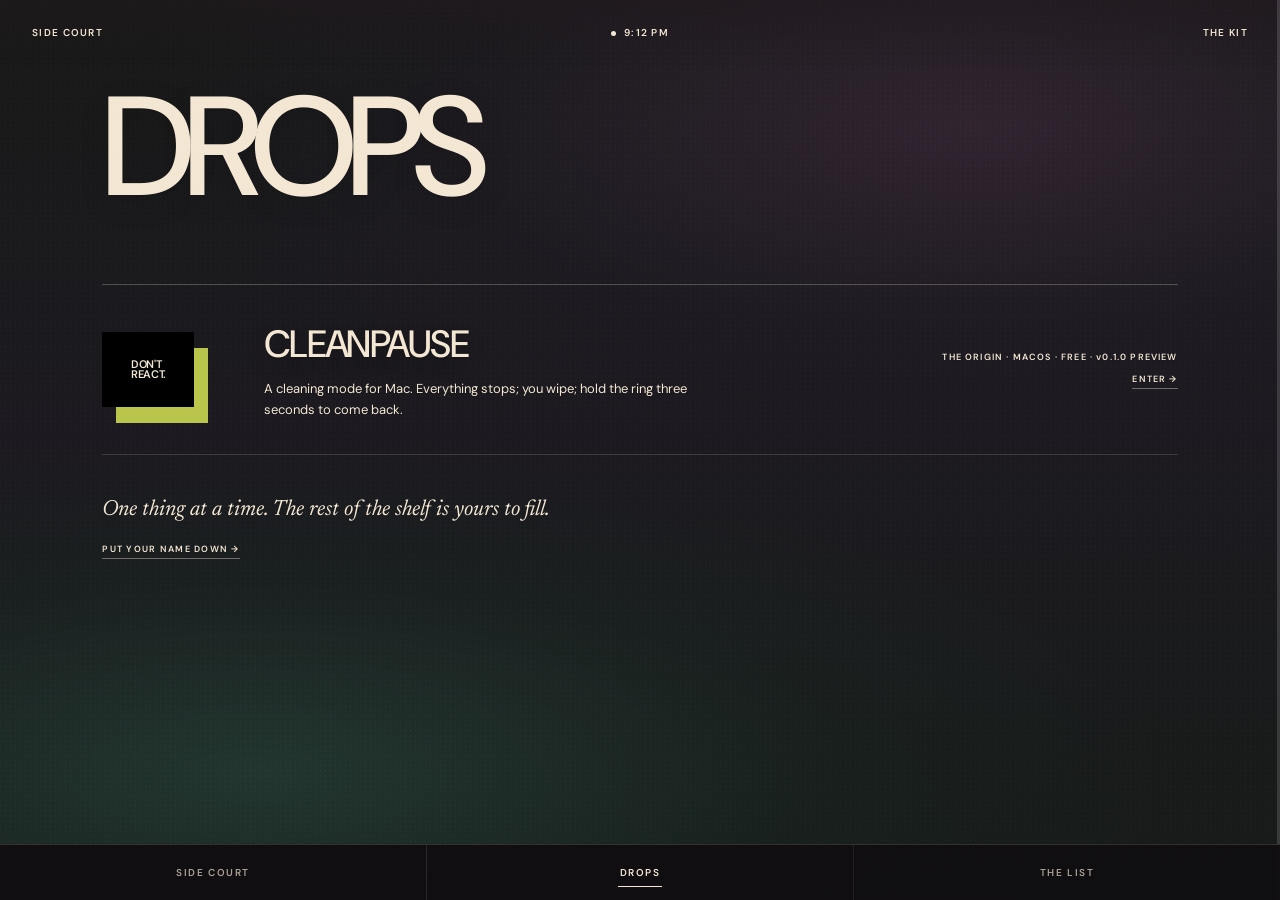
==== commit 75c10b4f: "feat: narrative home (origin/shelf/door), THE LIST replaces OPEN COURT, CleanPause reframed as the o" ====
--- a/drops/index.html
+++ b/drops/index.html
@@ -45,19 +45,20 @@
                hold the ring three seconds to come back.</p>
           </span>
           <span class="shelf-meta">
-            <span>MACOS · FREE · v0.1.0 PREVIEW</span>
+            <span>THE ORIGIN · MACOS · FREE · v0.1.0 PREVIEW</span>
             <span class="go">ENTER →</span>
           </span>
         </a>
       </div>
-      <p class="one-thing">One thing at a time.</p>
+      <p class="one-thing">One thing at a time. The rest of the shelf is yours to fill.</p>
+      <a class="text-link" style="margin-top:22px;display:inline-block" href="../list/">PUT YOUR NAME DOWN →</a>
     </section>
   </main>
 
   <nav class="rail" aria-label="Site">
     <a href="../">SIDE COURT</a>
     <a href="./" aria-current="page">DROPS</a>
-    <a href="../open-court/">OPEN COURT</a>
+    <a href="../list/">THE LIST</a>
   </nav>
 
   <div class="progress" aria-hidden="true"><i id="progress-bar"></i></div>
--- a/assets/site.css
+++ b/assets/site.css
@@ -1279,11 +1279,10 @@
   width: clamp(360px, 34vw, 520px);
   flex-shrink: 0;
 }
-.all-drops {
+.text-link {
   position: relative;
   z-index: 4;
   width: max-content;
-  margin-top: 7vh;
   font-size: 9px;
   font-weight: 600;
   letter-spacing: .14em;
@@ -1292,7 +1291,51 @@
   padding-bottom: 3px;
   transition: border-color .3s ease;
 }
-.all-drops:hover { border-color: var(--ivory); }
+.text-link:hover { border-color: var(--ivory); }
+
+.h-origin .origin-head {
+  font-family: "Newsreader", Georgia, serif;
+  font-weight: 300;
+  font-style: italic;
+  font-size: clamp(30px, 3.8vw, 52px);
+  line-height: 1.02;
+  letter-spacing: -.015em;
+  margin-bottom: 26px;
+}
+.h-origin .h-drop-left { gap: 0; max-width: 470px; }
+.h-origin .blurb { margin-bottom: 20px; }
+.h-origin .text-link { margin-top: 10px; }
+
+.h-shelf {
+  min-height: 100svh;
+  display: grid;
+  place-items: center;
+  background:
+    radial-gradient(ellipse 64% 42% at 78% 20%, rgba(80,51,77,.44) 0%, rgba(35,29,42,.3) 58%, transparent 92%),
+    radial-gradient(ellipse 70% 40% at 18% 82%, rgba(41,72,62,.62) 0%, rgba(25,40,34,.36) 58%, transparent 94%),
+    linear-gradient(180deg, #171b18 0%, #1c1a20 52%, #17191a 100%);
+}
+.shelf-pitch {
+  position: relative;
+  z-index: 4;
+  width: min(680px, 84vw);
+  transform: translateY(-3vh);
+}
+.shelf-pitch .kicker { margin-bottom: 26px; }
+.shelf-pitch h2 {
+  font-size: clamp(38px, 5.4vw, 74px);
+  line-height: .92;
+  letter-spacing: -.055em;
+  font-weight: 500;
+  margin-bottom: 26px;
+}
+.shelf-pitch h2 em { font-size: 1.04em; }
+.shelf-pitch p {
+  font-size: clamp(13px, 1.3vw, 15px);
+  line-height: 1.7;
+  max-width: 460px;
+  margin-bottom: 30px;
+}
 
 .h-court {
   min-height: 100svh;
